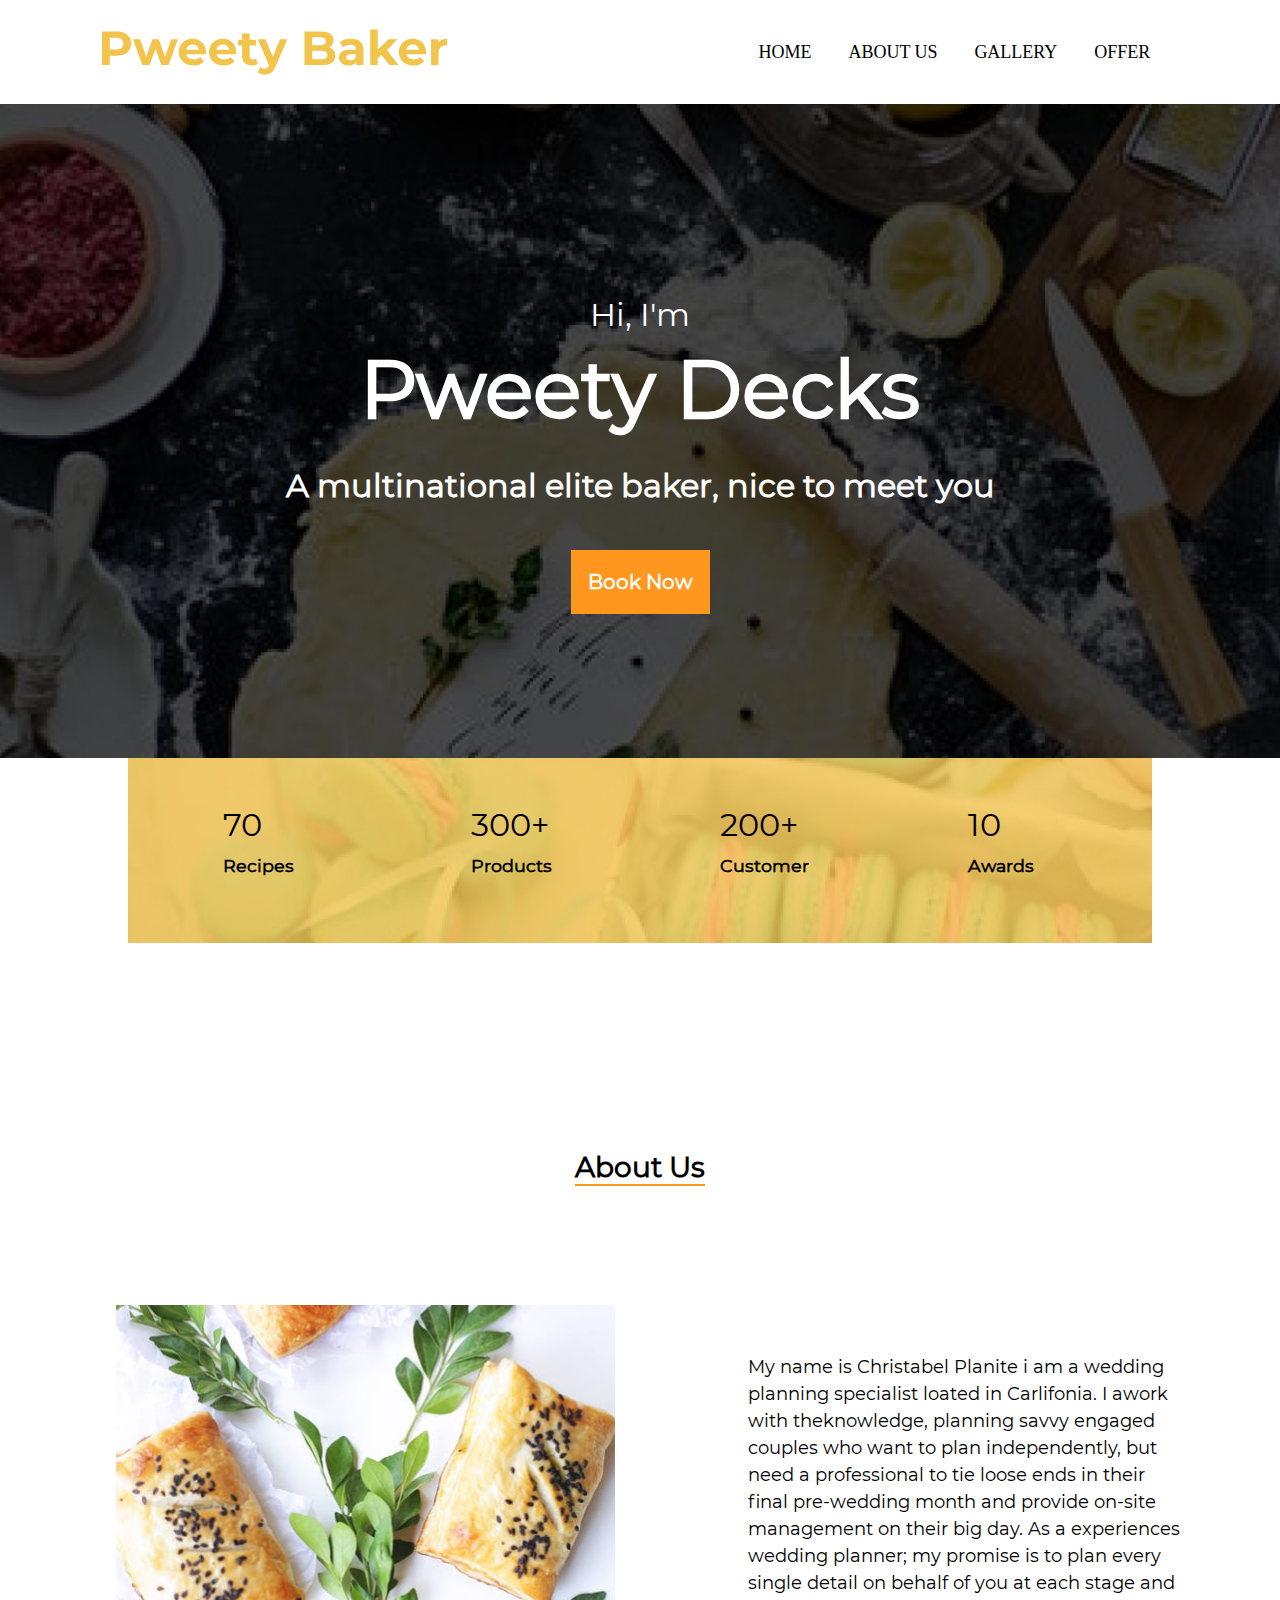
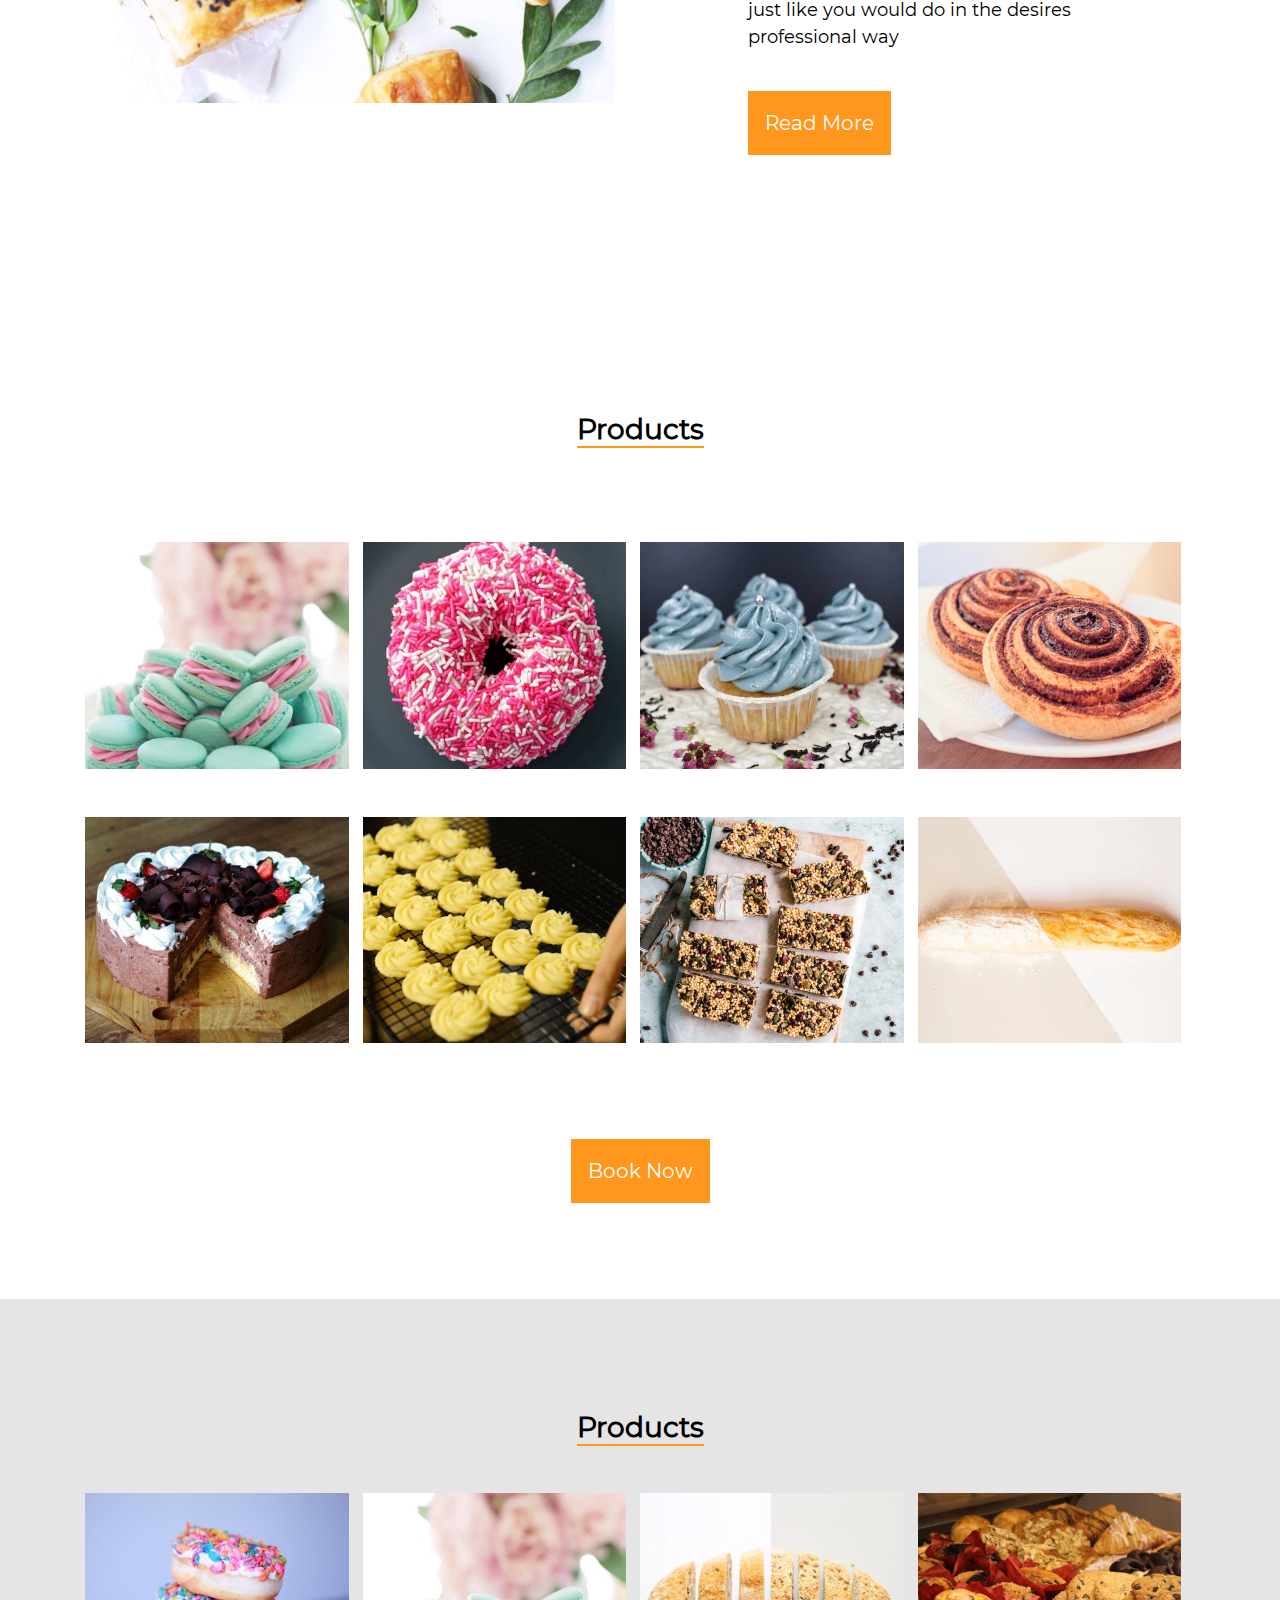
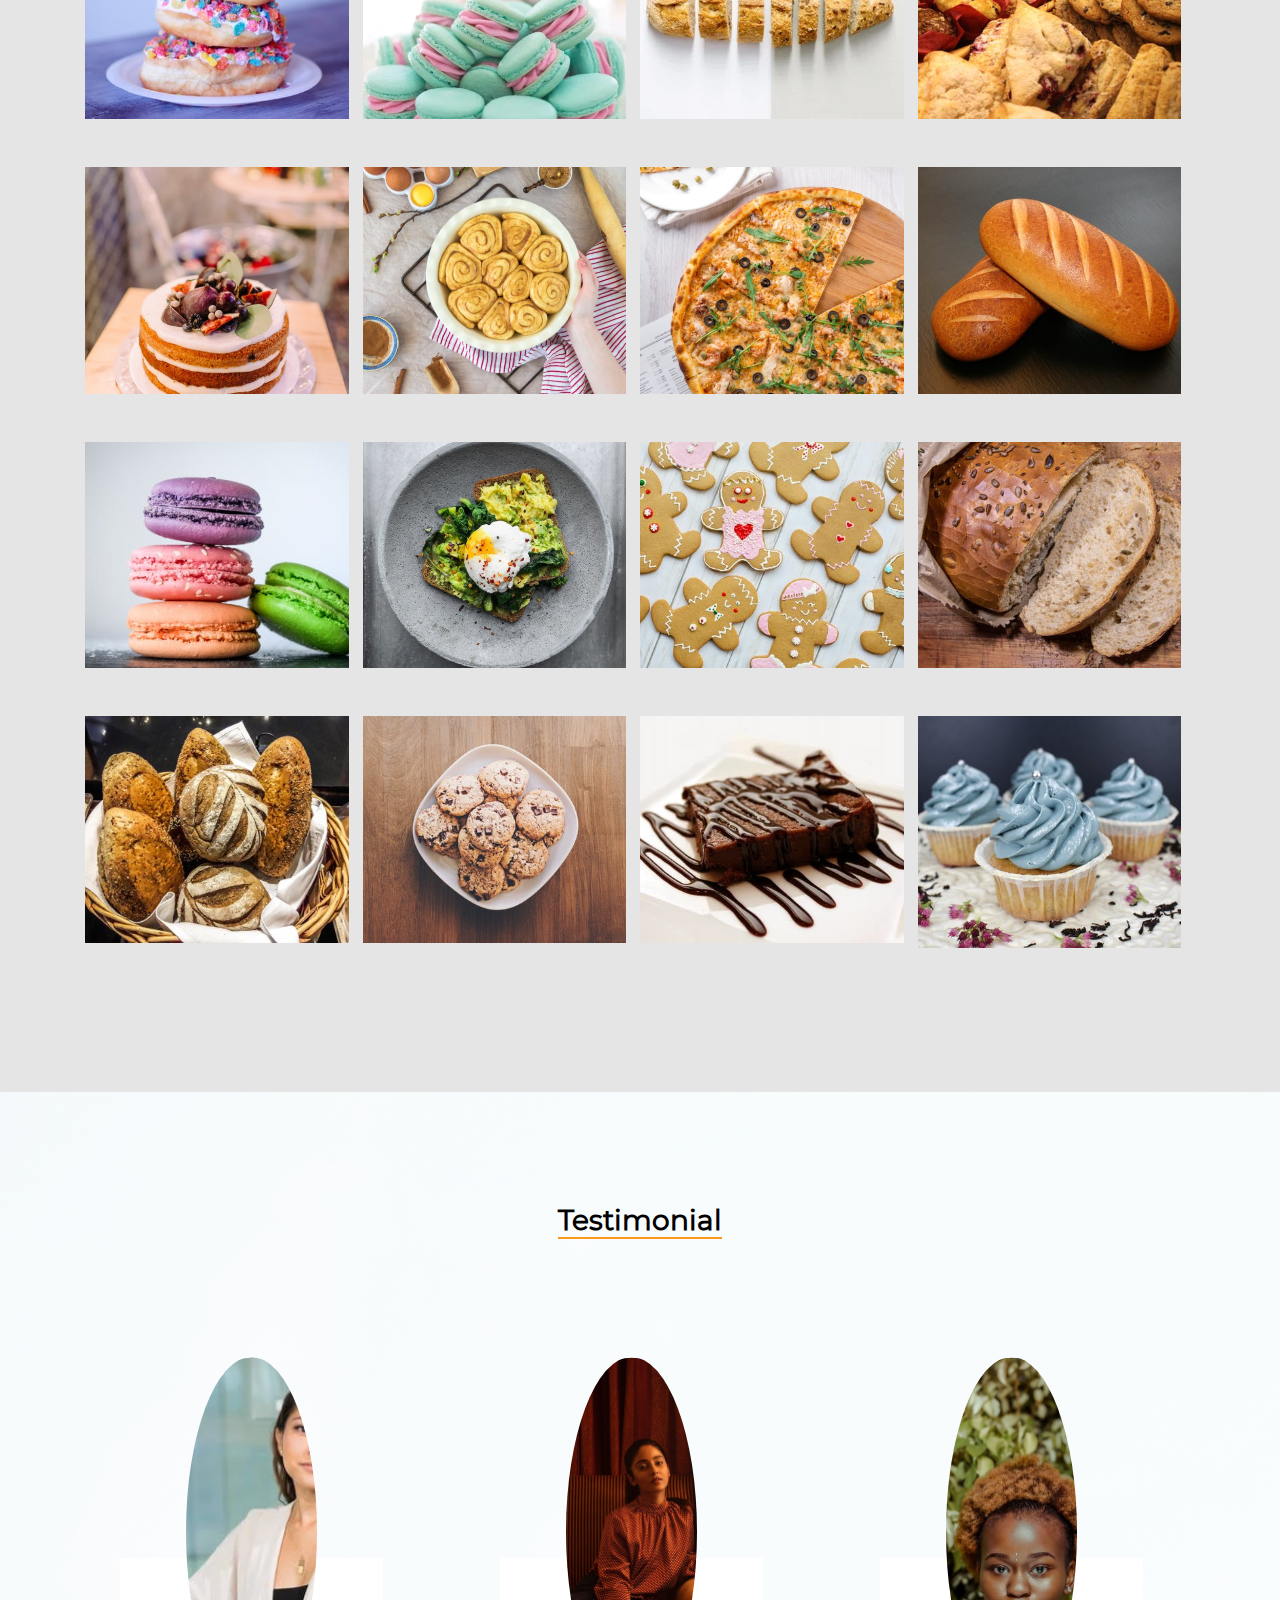
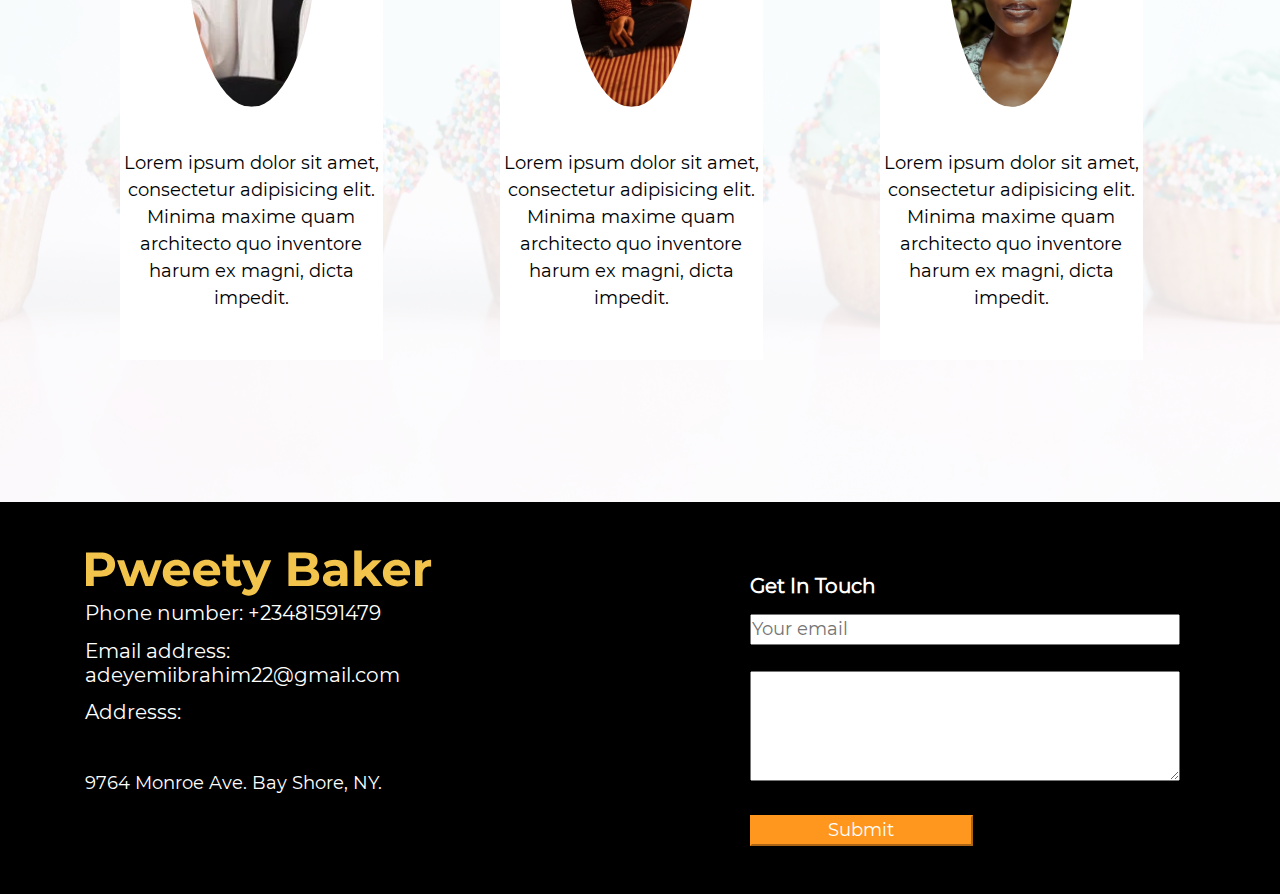
==== index.html @ 3cbb1ea6 "first draft" ====
<!DOCTYPE html>
<html>

<head>
  <meta charset="UTF-8">

  <meta name="description" content="At Hotel Majestic we ensure that your comfort is guaranteed with our state of the art infrastructures and workers made to suit you.">

  <meta name="keywords" content="Hotel Majestic, HotelMajestic, Hotel">

  <meta name="viewport" content="width=device-width, initial-scale=1.0">
  <meta http-equiv="X-UA-Compatible" content="ie=edge">


  <!-- Google Fonts -->
  <link href="https://fonts.googleapis.com/css2?family=Playfair+Display:wght@400;500;600;700&family=Source+Sans+Pro:wght@200;300;400&display=swap" rel="stylesheet">

  <!-- Bootstrap Style Sheets -->
  <link rel="stylesheet" href="asset/css/bootstrap.min.css">

  <!-- Custom CSS -->
  <link rel="stylesheet" href="asset/css/style.css">

  <!-- Font Awesome -->
  <script src="asset/css/all.min.css" crossorigin="anonymous"></script>

  <title>Hotel</title>
</head>

<body>
  <!-- Section - Hero -->
  <section>
    <!-- Header -->
    <header>
      <!-- Nav -->
      <div id="navbar" class="container py-3">
          <nav class="navbar navbar-expand-lg navbar-dark"><!--Navigation-->
            <a class="navbar-brand  w-50 w-md-100" href="#">
              <img src="asset/img/pweetyLogo.svg" alt="Pweety baker" class="img-fluid">
            </a>
        
            <button class="navbar-toggler bg-warning p-1" type="button" data-toggle="collapse" data-target="#navbarNav"
              aria-controls="navbarNav" aria-expanded="false" aria-label="Toggle navigation">
              <span class="navbar-toggler-icon"></span>
            </button>
        
            <div class="collapse navbar-collapse text-dark" id="navbarNav">
              <ul class="navbar-nav ml-auto text-dark">
                <li class="nav-item">
                  <a class="nav-link smooth-scroll" href="index.html">HOME <span class="sr-only">(current)</span></a>
                </li>
                <li class="nav-item">
                  <a class="nav-link smooth-scroll" href="rooms.html">ABOUT US</a>
                </li>
                <li class="nav-item">
                  <a class="nav-link smooth-scroll" href="facilities.html">GALLERY</a>
                </li>
                <li class="nav-item">
                  <a class="nav-link smooth-scroll" href="contact.html">OFFER</a>
                </li>
                </li>
              </ul>
            </div>
          </nav><!--Navigation--></div> <!-- #navbar -->

        <div id="hero" class="hero-bg">
          <div class="container-fluid py-5 px-5">

            <div class="hero-content mt-5 py-5 d-flex font-weight-bold">
              <div class="hero-desc text-white py-5 text-center">
                <h2> Hi, I'm</h2>
                <h1 class="mb-4 text-center">Pweety Decks</h1>
                <p>
                  A multinational elite baker, nice to meet you
                </p>
                <a href="#" class="btn btn-primary btn-lg mt-4 p-3 text-center"> Book Now </a>
              </div>
            </div>
          </div> <!-- .overlay -->
        </div> <!-- .hero-bg -->
      
        <div class="container count py-5 bold">
        
          <div class="stat">
            <h2>70</h2>
            <p>Recipes</p>
          </div>
        
        
          <div class="stat">
            <h2>300+</h2>
            <p>Products</p>
          </div>
        
        
          <div class="stat">
            <h2>200+</h2>
            <p>Customer</p>
          </div>
        
        
          <div class="stat">
            <h2>10</h2>
            <p>Awards</p>
          </div>
        
        </div>

    </header>
  </section>


  <!-- Section - About Us -->
  <section id="about-us" class="my-5">
    <h3 class="text-center pt-7"><span class="abtText">About Us</span></h3>
    <div class="about-container container pt-7 mx-3 row d-flex align-items-center mx-auto">
      <div class="wrapper col-md-6"><div class="about-img mx-auto"><img src="asset/img/newAbtLg.svg" class="ml-3 img-fluid icon" width="95%" alt="...">
      </div></div>
      <div class="about offset-1 col-md-5">
        <p><b></b>My name is Christabel Planite</b> i am a wedding planning specialist loated in Carlifonia. I awork with theknowledge,
        planning savvy engaged couples who want to plan independently, but need a professional to tie loose ends in their final
        pre-wedding month and provide on-site management on their big day.
        As a experiences wedding planner; my promise is to plan every single detail on behalf of you at each stage and just like
        you would do in the desires professional way</p>
        <a href="#" class="btn btn-primary btn-lg mt-4 p-3"> Read More </i></a>
      </div>
    </div>
  </section><!-- Section - About Us -->

<!-- Products -->
<section class="container my-5">
  <h3 class="my-5 text-center pt-7"><span class="abtText">Products</span></h3>
  <div class="d-flex pt-5 flex-lg-row my-5 justify-content-between flex-wrap flex-md-nowrap">

    <div class="products w-50 w-md-100">

      <img src="asset/img/mac.svg" class="mr-3 img-fluid icon" width="95%" alt="..."></span>
    
    </div>
    <div class="products w-50 w-md-10">
    
      <img src="asset/img/do.svg" class="mr-3 img-fluid icon" width="95%" alt="..."></span>
    
    </div>
    <div class="products w-50 w-md-10">
    
      <img src="asset/img/cup.svg" class="mr-3 img-fluid icon" width="95%" alt="..."></span>
    
    </div>
    <div class="products w-50 w-md-10">
    
      <img src="asset/img/cinna.svg" class="mr-3 img-fluid icon" width="95%" alt="..."></span>
    
    </div>
  </div>
  <div class="d-flex  flex-lg-row my-5 justify-content-between flex-wrap flex-md-nowrap">
  
    <div class="products w-50 w-md-10">
  
      <img src="asset/img/ches.svg" class="mr-3 img-fluid icon" width="95%" alt="..."></span>
  
    </div>
    <div class="products w-50 w-md-10">
  
      <img src="asset/img/cook.svg" class="mr-3 img-fluid icon" width="95%" alt="..."></span>
  
    </div>
    <div class="products w-50 w-md-10">
  
      <img src="asset/img/bars.svg" class="mr-3 img-fluid icon" width="95%" alt="..."></span>
  
    </div>
    <div class="products w-50 w-md-10">
  
      <img src="asset/img/bag.svg" class="mr-3 img-fluid icon" width="95%" alt="..."></span>
  
    </div>
  </div>
  <div class="row align-items-center">
    <a href="#" class="my-5 btn btn-primary btn-lg mt-4 text-center mx-auto p-3"> Book Now </a></div>
</section>
<!---Products-->



  
  <section id="serve" class="container-fluid mt-5">
    <div class="container provid  my-auto pb-5">
    <h3 class="my-5 pt-7 text-center"><span class="abtText">Products</span></h3>
    <div class="d-flex  flex-lg-row my-5 justify-content-between flex-wrap flex-md-nowrap">
    
      <div class="products w-50 w-md-10">
    
        <img src="asset/img/1.svg" class="mr-3 img-fluid icon" width="95%" alt="..."></span>
    
      </div>
      <div class="products w-50 w-md-10">
    
        <img src="asset/img/2.svg" class="mr-3 img-fluid icon" width="95%" alt="..."></span>
    
      </div>
      <div class="products w-50 w-md-10">
    
        <img src="asset/img/3.svg" class="mr-3 img-fluid icon" width="95%" alt="..."></span>
    
      </div>
      <div class="products w-50 w-md-10">
    
        <img src="asset/img/4.svg" class="mr-3 img-fluid icon" width="95%" alt="..."></span>
    
      </div>
    </div>

    <div class="d-flex  flex-lg-row my-5 justify-content-between flex-wrap flex-md-nowrap">
    
      <div class="products w-50 w-md-10">
    
        <img src="asset/img/5.svg" class="mr-3 img-fluid icon" width="95%" alt="..."></span>
    
      </div>
      <div class="products w-50 w-md-10">
    
        <img src="asset/img/6.svg" class="mr-3 img-fluid icon" width="95%" alt="..."></span>
    
      </div>
      <div class="products w-50 w-md-10">
    
        <img src="asset/img/7.svg" class="mr-3 img-fluid icon" width="95%" alt="..."></span>
    
      </div>
      <div class="products w-50 w-md-10">
    
        <img src="asset/img/8.svg" class="mr-3 img-fluid icon" width="95%" alt="..."></span>
    
      </div>
    </div>

    <div class="d-flex  flex-lg-row my-5 justify-content-between flex-wrap flex-md-nowrap">
    
      <div class="products w-50 w-md-10">
    
        <img src="asset/img/9.svg" class="mr-3 img-fluid icon" width="95%" alt="..."></span>
    
      </div>
      <div class="products w-50 w-md-10">
    
        <img src="asset/img/10.svg" class="mr-3 img-fluid icon" width="95%" alt="..."></span>
    
      </div>
      <div class="products w-50 w-md-10">
    
        <img src="asset/img/11.svg" class="mr-3 img-fluid icon" width="95%" alt="..."></span>
    
      </div>
      <div class="products w-50 w-md-10">
    
        <img src="asset/img/12.svg" class="mr-3 img-fluid icon" width="95%" alt="..."></span>
    
      </div>
    </div>

    <div class="d-flex flex-lg-row my-5 justify-content-between flex-wrap flex-md-nowrap">
    
      <div class="products w-50 w-md-10">
    
        <img src="asset/img/13.svg" class="mr-3 img-fluid icon" width="95%" alt="..."></span>
    
      </div>
      <div class="products w-50 w-md-10">
    
        <img src="asset/img/14.svg" class="mr-3 img-fluid icon" width="95%" alt="..."></span>
    
      </div>
      <div class="products w-50 w-md-10">
    
        <img src="asset/img/15.svg" class="mr-3 img-fluid icon" width="95%" alt="..."></span>
    
      </div>
      <div class="products w-50 w-md-10">
    
        <img src="asset/img/16.svg" class="mr-3 img-fluid icon" width="95%" alt="..."></span>
    
      </div>
    </div>
    <div class="w-25 pb-5 mx-auto text-white text-center d-flex justify-content-between">
    
      
      <a href="#" class="text-warning"><span class="fas fa-circle fa-sm"></span></a>
      <a href="#" class="text-secondary"><span class="fas fa-circle fa-sm"></span></a>
      <a href="#" class="text-secondary"><span class="fas fa-circle fa-sm"></span></a>
      
    </div>
    </div>
  </section><!---Products-->
  

  <!-- Section - Facilities -->
  <section id="facilities">
    <div class="container-fluid">
      <div class="text-center pt-7 mb-5">
        <h3 class="mb-5"><span class="abtText">Testimonial</span></h3>
      </div>
      <div class="container mx-auto fac">
        <div class="row mt-15">
        <div class="col-md-4 sm-b">
          <div class="facilities-card bg-white align-items-center mal w-75 w-md-100">
            <div class="rounded-circle peeps w-100 d-flex justify-content-center">
              <img src="asset/img/chan.svg" class="card-img-top w-50 rounded-circle img-fluid" alt="Ladies Spa">
            </div>
            <div class="pad">
              <p class="pb-5 text-center" > Lorem ipsum dolor sit amet, consectetur adipisicing elit. Minima maxime quam architecto quo inventore harum ex magni,
              dicta impedit.</p>
            </div>
          </div>
        </div>
        <div class="col-md-4 sm-b">
          <div class="facilities-card bg-white align-items-center mal w-75 w-md-100">
            <div class="rounded-circle peeps w-100 d-flex justify-content-center">
              <img src="asset/img/nomad.svg" class="card-img-top w-50 rounded-circle img-fluid" alt="Ladies Spa">
            </div>
            <div class="pad">
              <p class="pb-5 text-center"> Lorem ipsum dolor sit amet, consectetur adipisicing elit. Minima maxime quam architecto quo inventore harum ex
                magni,
                dicta impedit.</p>
            </div>
          </div>
        </div>
        <div class="col-md-4 sm-b">
          <div class="facilities-card bg-white align-items-center mal w-75 w-md-100">
            <div class="rounded-circle peeps w-100 d-flex justify-content-center">
              <img src="asset/img/bla.svg" class="card-img-top w-50 rounded-circle img-fluid" alt="Ladies Spa">
            </div>
            <div class="pad">
              <p class="pb-5 text-center"> Lorem ipsum dolor sit amet, consectetur adipisicing elit. Minima maxime quam architecto quo inventore harum ex
                magni,
                dicta impedit.</p>
            </div>
          </div>
        </div>
        </div>
      </div>
      <div class="w-25 mx-auto text-white mb-5 text-center d-flex justify-content-between">
      
      
        <a href="#" class="text-warning"><span class="fas fa-circle fa-sm"></span></a>
        <a href="#" class="text-secondary"><span class="fas fa-circle fa-sm"></span></a>
        <a href="#" class="text-secondary"><span class="fas fa-circle fa-sm"></span></a>
      
      </div>
    </div>

    <!-- Book Now -->

  </section>

  <!-- Footer -->
<!-- <footer id="footer" class="conatainer-fluid">
    <div class="mx-5">
        <img src="asset/img/Planite.svg" alt="#">
    </div>
    <ul class="mx-5">
        <li><a href="index.html">HOME</a></li>
        <li><a  href="contact.html">CONTACT</a></li>
        <li><a href="#">COOKIES POLICY</a></li>
        <li><a href="#">LEGAL TERM</a></li>
    </ul>
  </footer>*/-->

  <footer id="footer2" class="container-fluid p-5">
    <div class="container">
    <div class="row">
    <div class="col-12 col-md-5 d-flex flex-column justify-content-between align-items-start">
      <img src="asset/img/pweetyLogo.svg" alt="#">
   
      <h5>Phone number: +23481591479 </h5>
      <h5>Email address: adeyemiibrahim22@gmail.com </h5>
      <h5>Addresss:</h5><br>
      <span>9764 Monroe Ave. Bay Shore, NY.</span>
      <ul class="d-flex justify-content-center">
        <li><a href="#"><i class="fab fa-facebook fa-lg"></i></a></li>
        <li><a href="#"><i class="fab fa-twitter fa-lg"></i></a></li>
        <li><a href="#"><i class="fas fa-basketball-ball fa-lg"></i></a></li>
        <li><a href="#"><i class="fab fa-behance fa-lg"></i></a></li>
        <li><a href="#"><i class="fab fa-instagram fa-lg"></i></a></li>
      </ul>
  </div>
    
  <div class="col-12 offset-md-2 col-md-5 mt-4">
      <h5 class="mb-3 font-weight-bold "> Get In Touch </h5>
      <div id="formDiv">
        <form action="" role="form" id="registrationForm">
      
          <div class="formInput col-12 pl-0">
      
            <input type="email" name="email" id="email" class="w-100" placeholder="Your email">
            <p class="feedback"></p>
          </div>
      
          <div class="formInput col-12 pl-0">
      
            <textarea name="message" id="message" rows="4" class="w-100" placeholder="Write a message">
                      </textarea>
            <p class="feedback"></p>
          </div>
      
      
          <button type="submit" id='submitBtn' class="col-6 btn-primary">Submit</button>
      
        </form>
      </div>
      </div>
  </footer>


  <!-- Bootstrap Scripts -->
  <script src="asset/js/jquery-3.5.1.min.js"></script>
  <script></script>
  <script src="asset/js/bootstrap.min.js"></script>

  <!-- Custom JS -->
  <script src="asset/js/custom.js"></script>
</body>

</html>
---- asset/css/style.css ----
@font-face{
	font-family: "Montserrat";
	src: url('fonts/Montserrat-Regular.ttf') format('truetype'); 
}

:root {
  --primary-color: #FF971E;
  /* --secondary-color: ;
  --light-color: ; */
  --dark-color: #ffffff;
  --light-dark-color: #000000;
}

* {
  padding:0;
  box-sizing: border-box;
}

body {
  font-family: 'Montserrat';;
  font-style: normal;
  font-weight: normal;
  font-size: 18px;
  color: var(--light-dark-color);
  background: white;
  min-height: 100%;
}

h1, h2, h3, h4, h5, h6 {
  font-family: 'Montserrat';
}
h3 {
  font-weight: bolder;
}

/* Nav Section */

a {
  text-decoration: none;
  cursor: pointer;
}

/* Utilities */

.overlay {
  background: rgba(0, 0, 0, 0.3);
}

.btn {
  border-radius: 0;
}

.btn-primary, .btn-primary:hover {
  background-color: var(--primary-color);
  border-color: var(--primary-color);
}

.btn-primary:hover {
  opacity: 0.8;
}

.dark-gray {
  background: var(--dark-color);
}

.light-gray {
  background: var(--light-dark-color);
}

.mt-7 {
  margin-top: 5rem;
}

/* Navigation bar*/
.navbar-dark .navbar-nav .nav-link {
  color: black;
}
.nav-item {
  margin-right: 1.3rem;
  color: black;
}

.navbar-dark .navbar-nav .nav-link:hover {
  color: black;
  border-bottom: 2px solid var(--primary-color);

}

.navbar ul li a{
  font-family: 'Monteserrat', serif;
}


/* Section - Hero */

#hero {
  background: url('../img/pweetyImg.jpg') no-repeat center center/cover;
  background-attachment: fixed;
  min-height: 550px;
}

#hero .overlay {
  height: 80vh;
  min-height: 550px;
}

#hero .hero-content {
  min-height: 70%;
  width: 100%;
  align-items: center;
}
.hero-desc {
  margin: 0 auto;
}

.hero-desc h1 {
 font-size: 5rem;
 font-weight: bolder;
}
.hero-desc {
  font-size: 2rem;
}
.hero-desc a {
  font-weight: bolder;
}
/***Counter**/

.count {
	display: flex;
  flex-flow: row wrap;
  background-image: url('../img/count.jpg');
	justify-content: space-around;
	align-items: center;
 	font-size: 10rem;
  color: black;
 	width: 80%;
   margin: 0 auto;
   font-weight: bolder;
}
.stat{
	flex:1;
	margin-left: 8%;
}
.stat p {
	font-size: 1.1rem;
}

/*********?


/* Section - About Us */
.wrapper {
  width: 100;
}

#about-us {
  background: var(--dark-color);
  padding: 3rem 2rem;
}

.abtText {
  border-bottom: 2px solid var(--primary-color);
}

#about-us .about-container,
#rooms-suites .rooms-container {
  height: 100%;
}

#about-us .about-img {
  height: 500px;
 /* background: url('../img/newAbtLg.svg') no-repeat center center/cover;*/
  background-color: white;
  width: 100%;
  z-index: 11;
  position:relative;
}
/* Section - About Us */

/********* services *********/
#serve {
 background-image: url('../img/serve.jpg');
 min-height: 506px;
 background-color: #E5E5E5;

}
.mt-15 {
  margin-top: 20rem;
}
.pt-7 {
  padding-top: 7rem!important;
}
.provid {
  margin-top: 10rem;
}
.vice {
  padding-top: 4rem;
}

.fac {
  min-height: 28rem;
}

#facilities {
  padding-bottom: 3rem;
  background-image: url('../img/testSvg.svg');
  
}
.facilities-card {
  position: relative;
  
}
.mal {
  margin-left: 10%;
}
.mab {
  margin-right: 10%;
}
.pad {
min-height: 20rem;
padding-top: 12rem!important;
}

.facilities-card img {
  height: 350px;
  object-fit: cover;
  margin: 0 auto;

}
.peeps {
  position: absolute;
  top: -50%;
  margin: 0 auto;
}
/*
#book-now {
  width: 80%;
}*/

/* Section - Footer */

#footer2{
  display: flex;
  justify-content: space-between;
  width: 100%;
  margin: 0;
  margin-bottom: 0em;
  background-color: var(--light-dark-color);
  color: white;
}

#footer2 p{
  margin-top: 26px;
  font-family: 'Monteserrat', serif;
  font-size: 26px;
  color: #F0F0F0;
  text-align: center;
  height: 100%;
}

#footer2 ul{
  display: flex;
  align-items: center;
  list-style: none;
  /* margin-top: 29px; */
}

#footer2 ul a{
  justify-content: space-between;
  font-family: 'Monteserrat', serif;
  color: rgba(255, 255, 255, 0.903504);
  font-size: 16px;
  padding: 0.75rem;
  margin: 18px 4px;
}

#footer2 ul li a:last-of-type{
  padding-right: 0;
}

/* ===================================================================================
                              Facilities Page 
=================================================================================== */

/* Facilities page */



/* Facilities intro section */

/*Utility class*/
.mt-10 {
  margin-top: 7rem;
}

.mt-6 {
  margin-top: 4rem;
}


/* Facilities image-gallery */


/* ===================================================================================
                              Responsiveness 
=================================================================================== */

@media(max-width: 768px) {
  html {
  margin-bottom: 0!important;
 }

 .sm-b {
   margin-bottom: 14rem;
 }

 #hero {
   background-color: white;
 }


  #hero .hero-content {
    width: 100%;
    text-align: center;
  }
.count {
  margin-top: -5rem;
}
  .about-img,
  .rooms-img {
    margin-top: 4rem;
  }
  #about-us .about-img {
  height: 350px;
 /* background: url('../img/newAbtLg.svg') no-repeat center center/cover; */
  background-color: none;
  width: 100%;
  z-index: 11;
  position:relative;
}

  .facility-wrap .col-md-4 {
    margin-bottom: 2rem;
  }

  #book-now {
    width: 100%;
    text-align: center;
    flex-direction: column;
  }

  footer nav .navbar-brand {
    margin-bottom: 2rem;
  }

  footer div div:last-child, footer nav {
    margin-left: 0;
    text-align: center;
  }

  .social-media a:first-child {
    padding-left: 0;
  }

  
  #footer2 p{
    font-size: 15px;
    margin-top: 30px;
  }
}
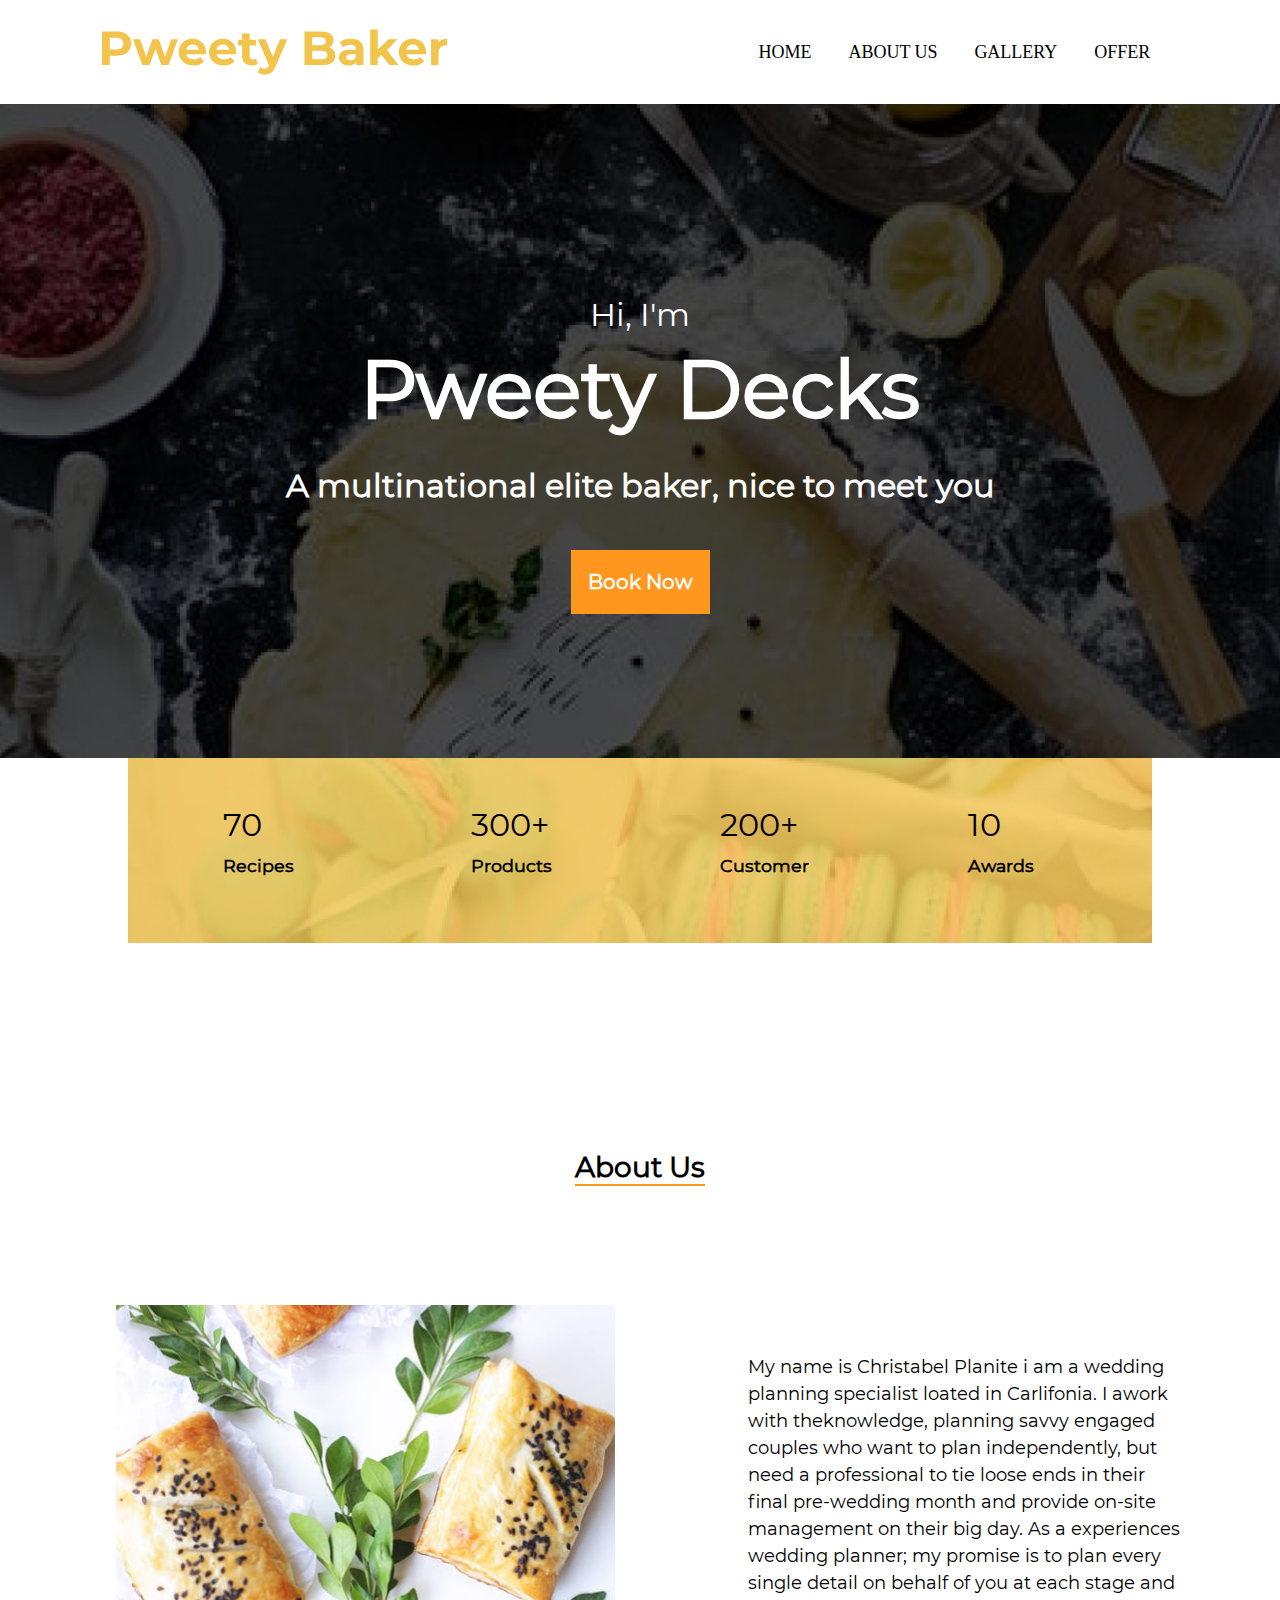
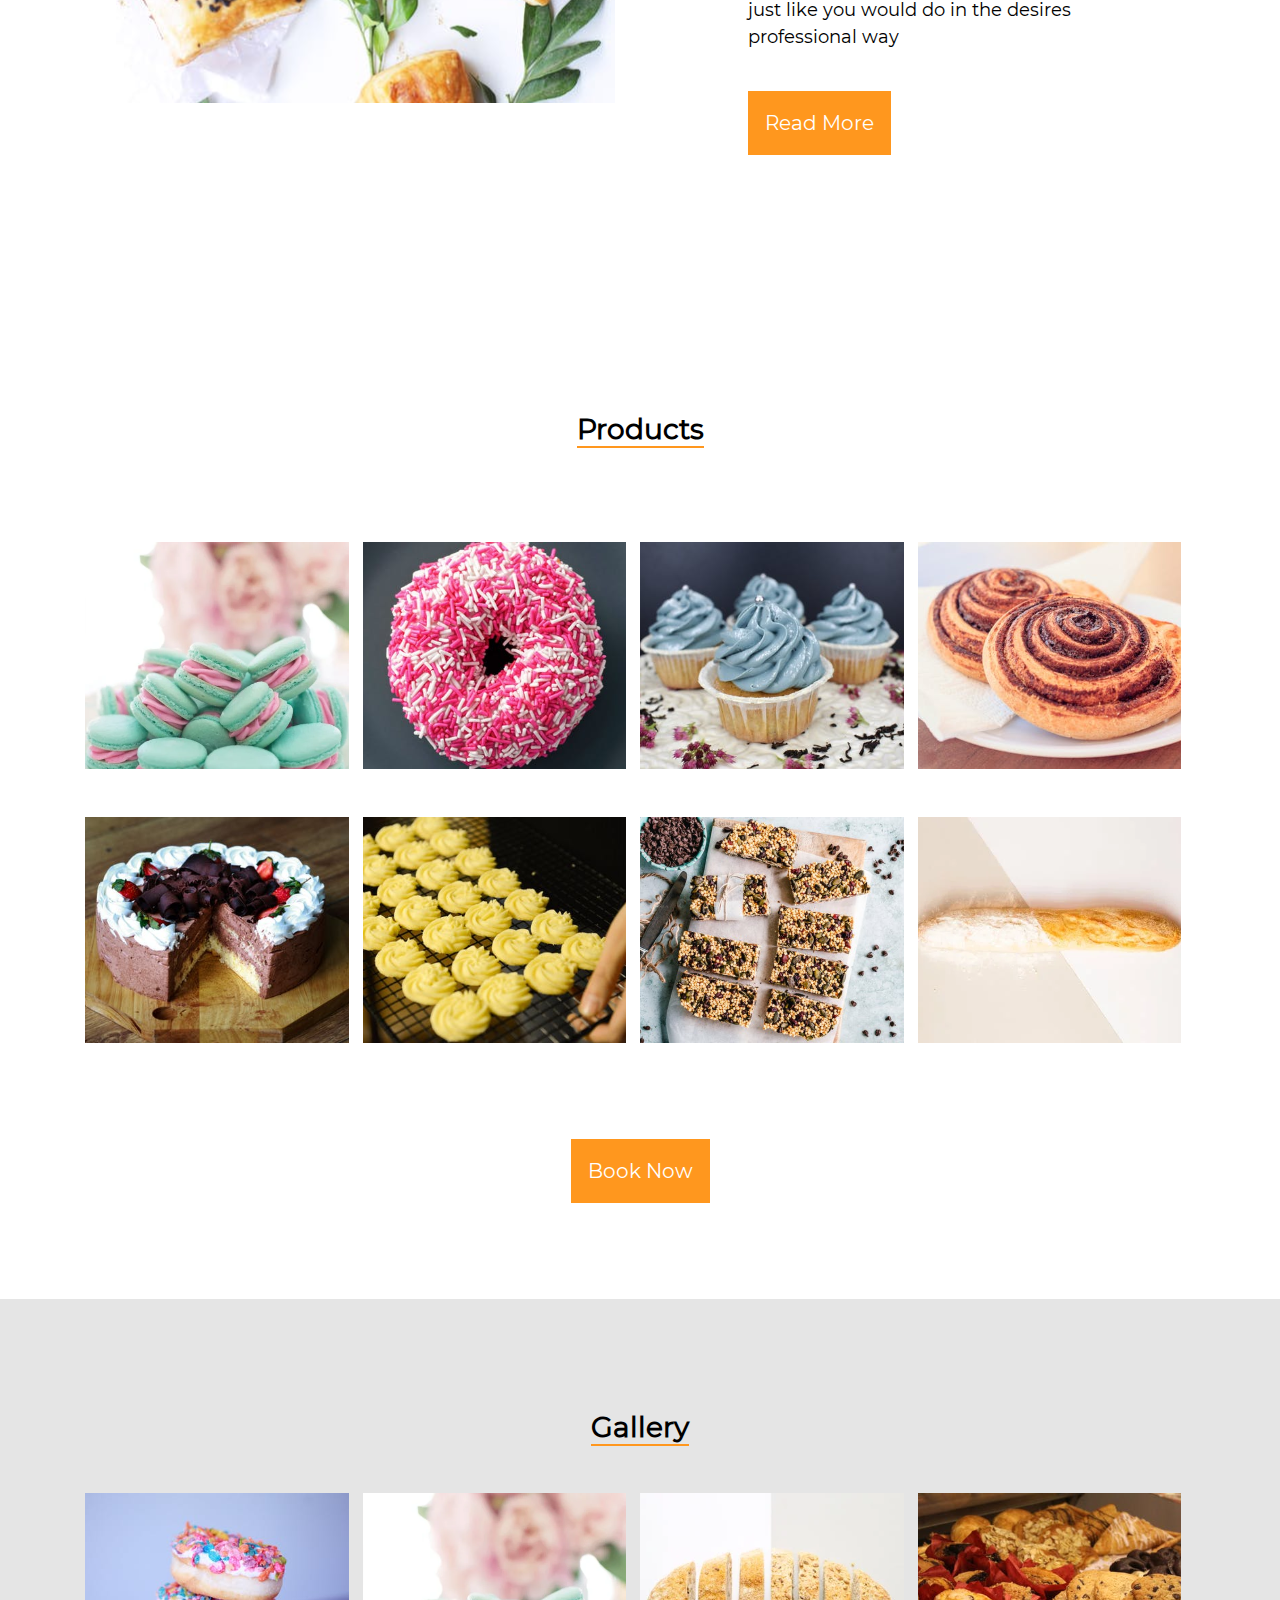
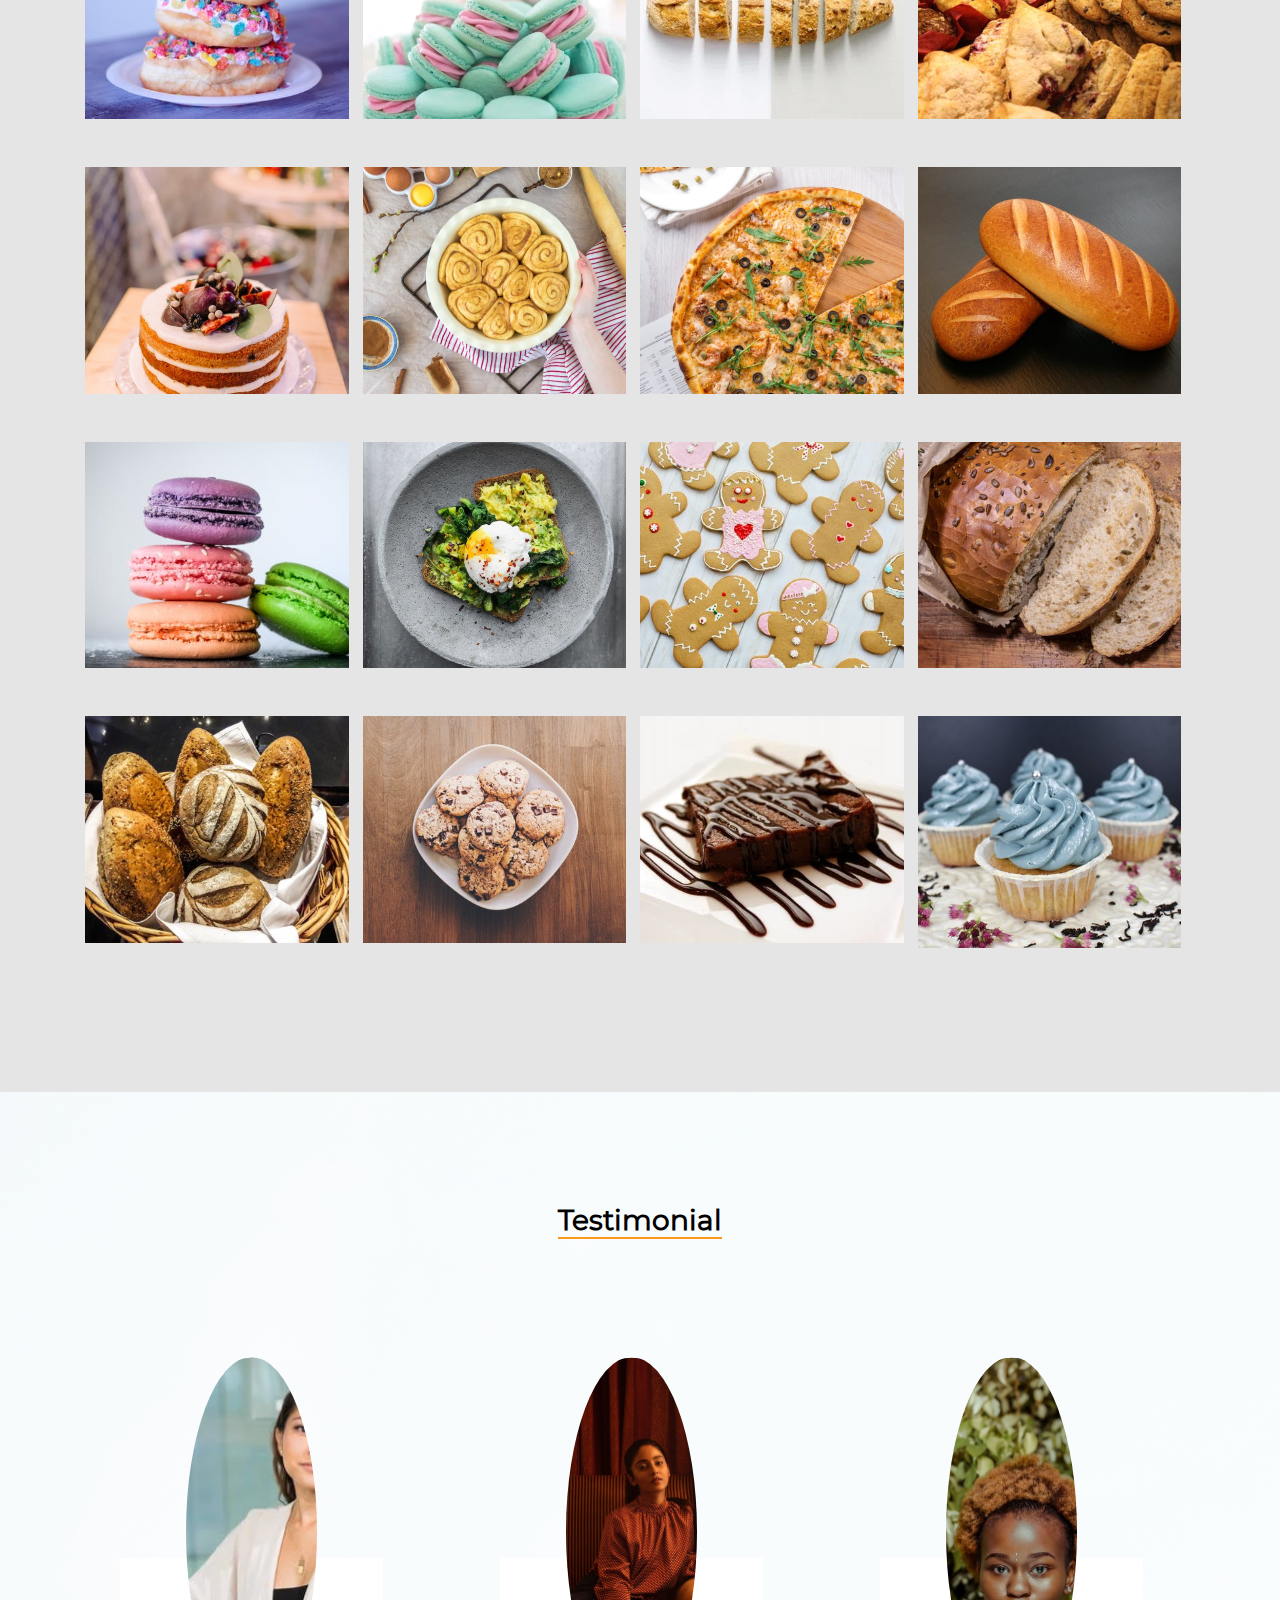
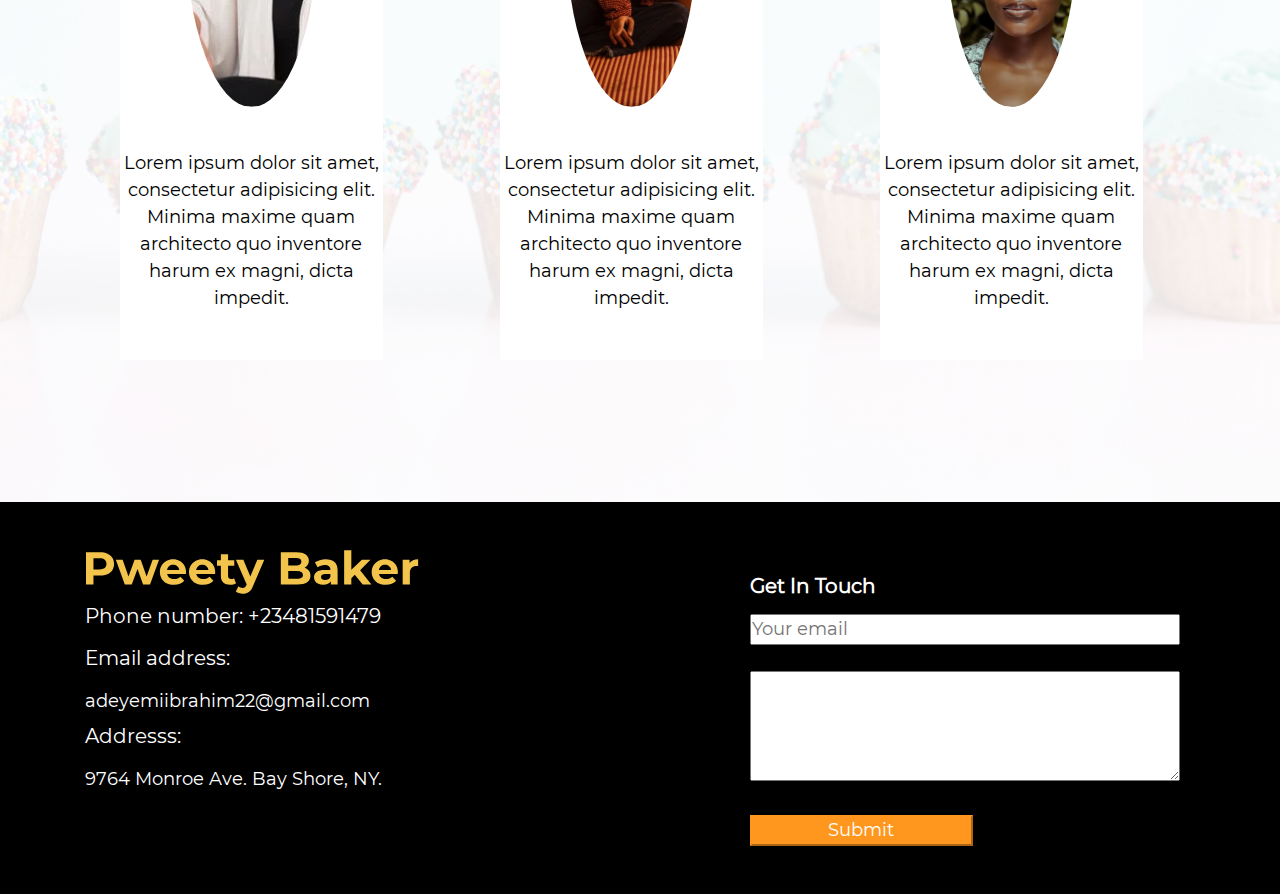
==== commit 510251fb: "adjust" ====
--- a/index.html
+++ b/index.html
@@ -47,16 +47,16 @@
             <div class="collapse navbar-collapse text-dark" id="navbarNav">
               <ul class="navbar-nav ml-auto text-dark">
                 <li class="nav-item">
-                  <a class="nav-link smooth-scroll" href="index.html">HOME <span class="sr-only">(current)</span></a>
+                  <a class="nav-link smooth-scroll" href="#hero">HOME <span class="sr-only">(current)</span></a>
                 </li>
                 <li class="nav-item">
-                  <a class="nav-link smooth-scroll" href="rooms.html">ABOUT US</a>
+                  <a class="nav-link smooth-scroll" href="#about-us">ABOUT US</a>
                 </li>
                 <li class="nav-item">
-                  <a class="nav-link smooth-scroll" href="facilities.html">GALLERY</a>
+                  <a class="nav-link smooth-scroll" href="#serve">GALLERY</a>
                 </li>
                 <li class="nav-item">
-                  <a class="nav-link smooth-scroll" href="contact.html">OFFER</a>
+                  <a class="nav-link smooth-scroll" href="#footer2">OFFER</a>
                 </li>
                 </li>
               </ul>
@@ -186,7 +186,7 @@
   
   <section id="serve" class="container-fluid mt-5">
     <div class="container provid  my-auto pb-5">
-    <h3 class="my-5 pt-7 text-center"><span class="abtText">Products</span></h3>
+    <h3 class="my-5 pt-7 text-center"><span class="abtText">Gallery</span></h3>
     <div class="d-flex  flex-lg-row my-5 justify-content-between flex-wrap flex-md-nowrap">
     
       <div class="products w-50 w-md-10">
@@ -370,11 +370,12 @@
     <div class="container">
     <div class="row">
     <div class="col-12 col-md-5 d-flex flex-column justify-content-between align-items-start">
-      <img src="asset/img/pweetyLogo.svg" alt="#">
+      <img src="asset/img/pweetyLogo.svg" class="w-75 w-md-100" alt="CompanyLogo">
    
       <h5>Phone number: +23481591479 </h5>
-      <h5>Email address: adeyemiibrahim22@gmail.com </h5>
-      <h5>Addresss:</h5><br>
+      <h5>Email address:</h5>
+      <span>adeyemiibrahim22@gmail.com</span> 
+      <h5>Addresss:</h5>
       <span>9764 Monroe Ave. Bay Shore, NY.</span>
       <ul class="d-flex justify-content-center">
         <li><a href="#"><i class="fab fa-facebook fa-lg"></i></a></li>
@@ -387,7 +388,7 @@
     
   <div class="col-12 offset-md-2 col-md-5 mt-4">
       <h5 class="mb-3 font-weight-bold "> Get In Touch </h5>
-      <div id="formDiv">
+      <div id="formDiv d-flex justify-content-between align-items-start">
         <form action="" role="form" id="registrationForm">
       
           <div class="formInput col-12 pl-0">
@@ -402,11 +403,8 @@
                       </textarea>
             <p class="feedback"></p>
           </div>
-      
-      
-          <button type="submit" id='submitBtn' class="col-6 btn-primary">Submit</button>
-      
         </form>
+        <div class="d-flex justiy-content-start"><button type="submit" id='submitBtn' class="col-6 btn-primary ml-0">Submit</button></div>
       </div>
       </div>
   </footer>
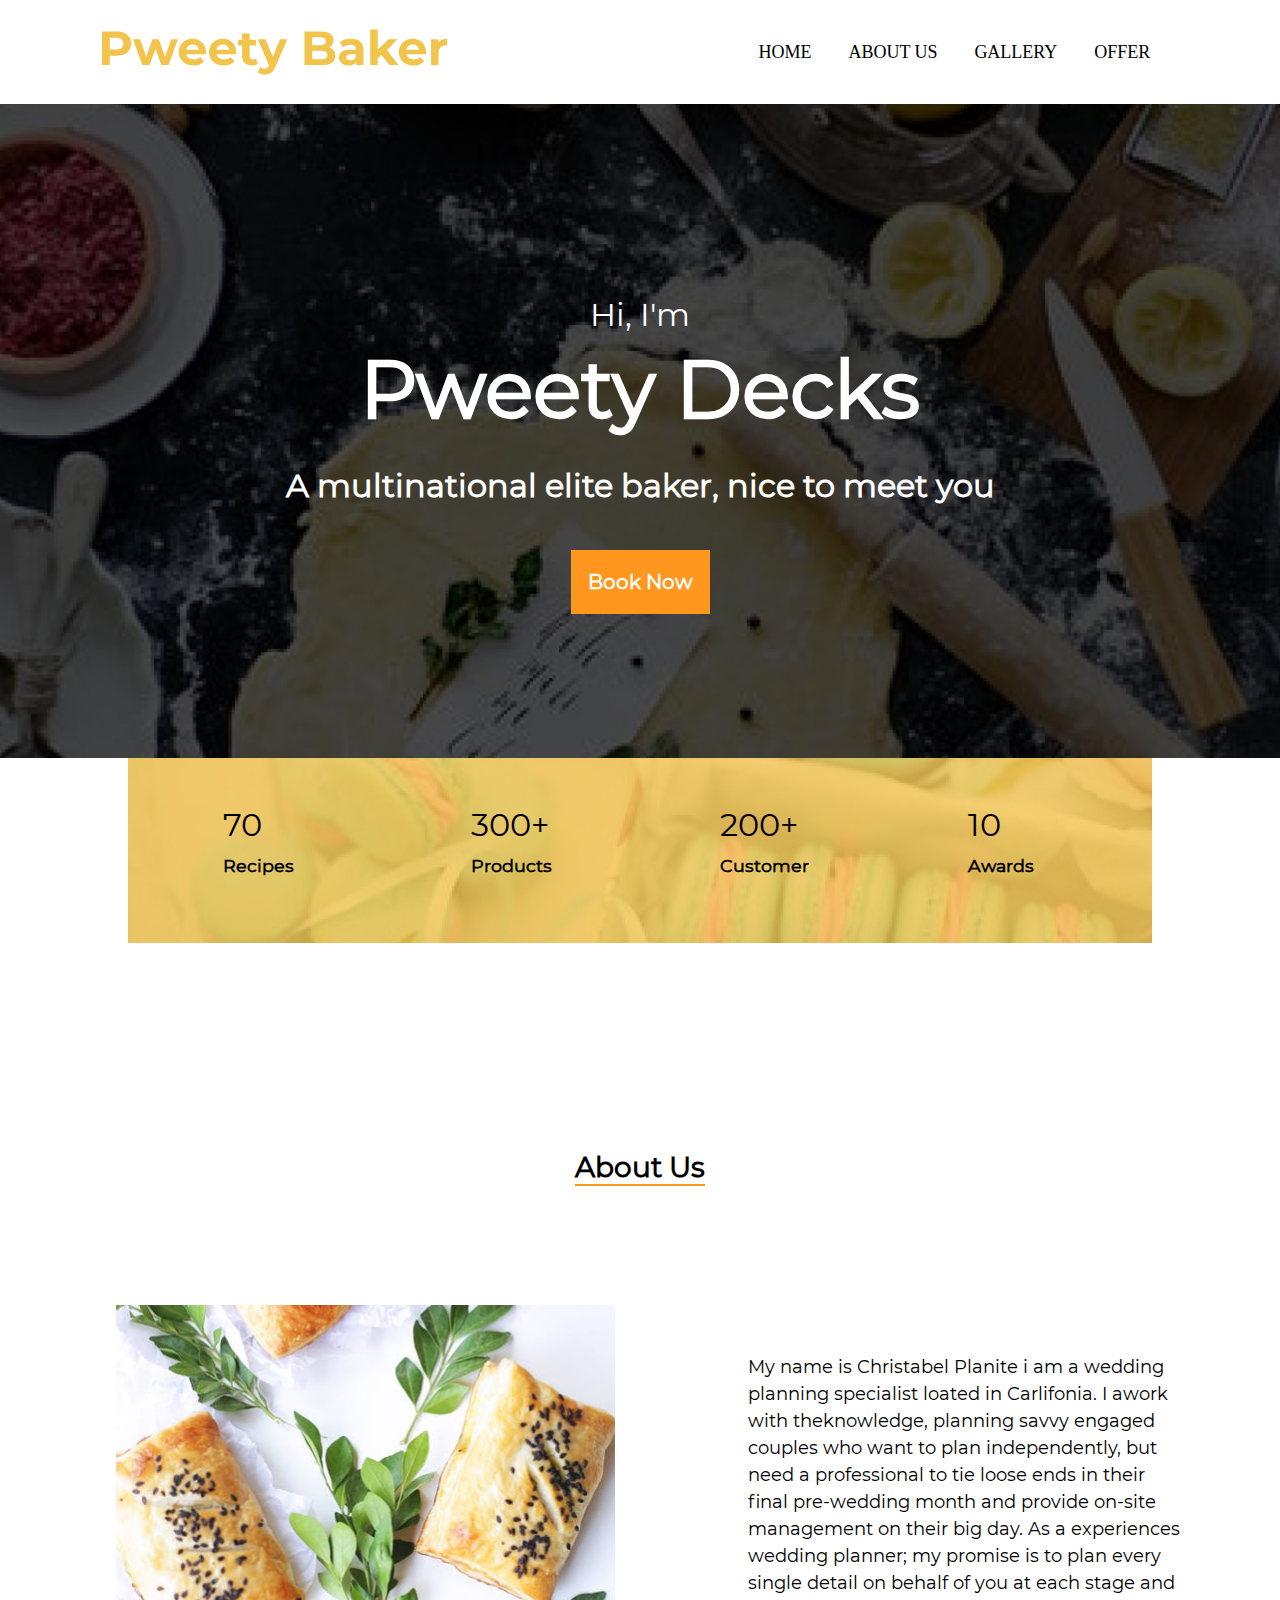
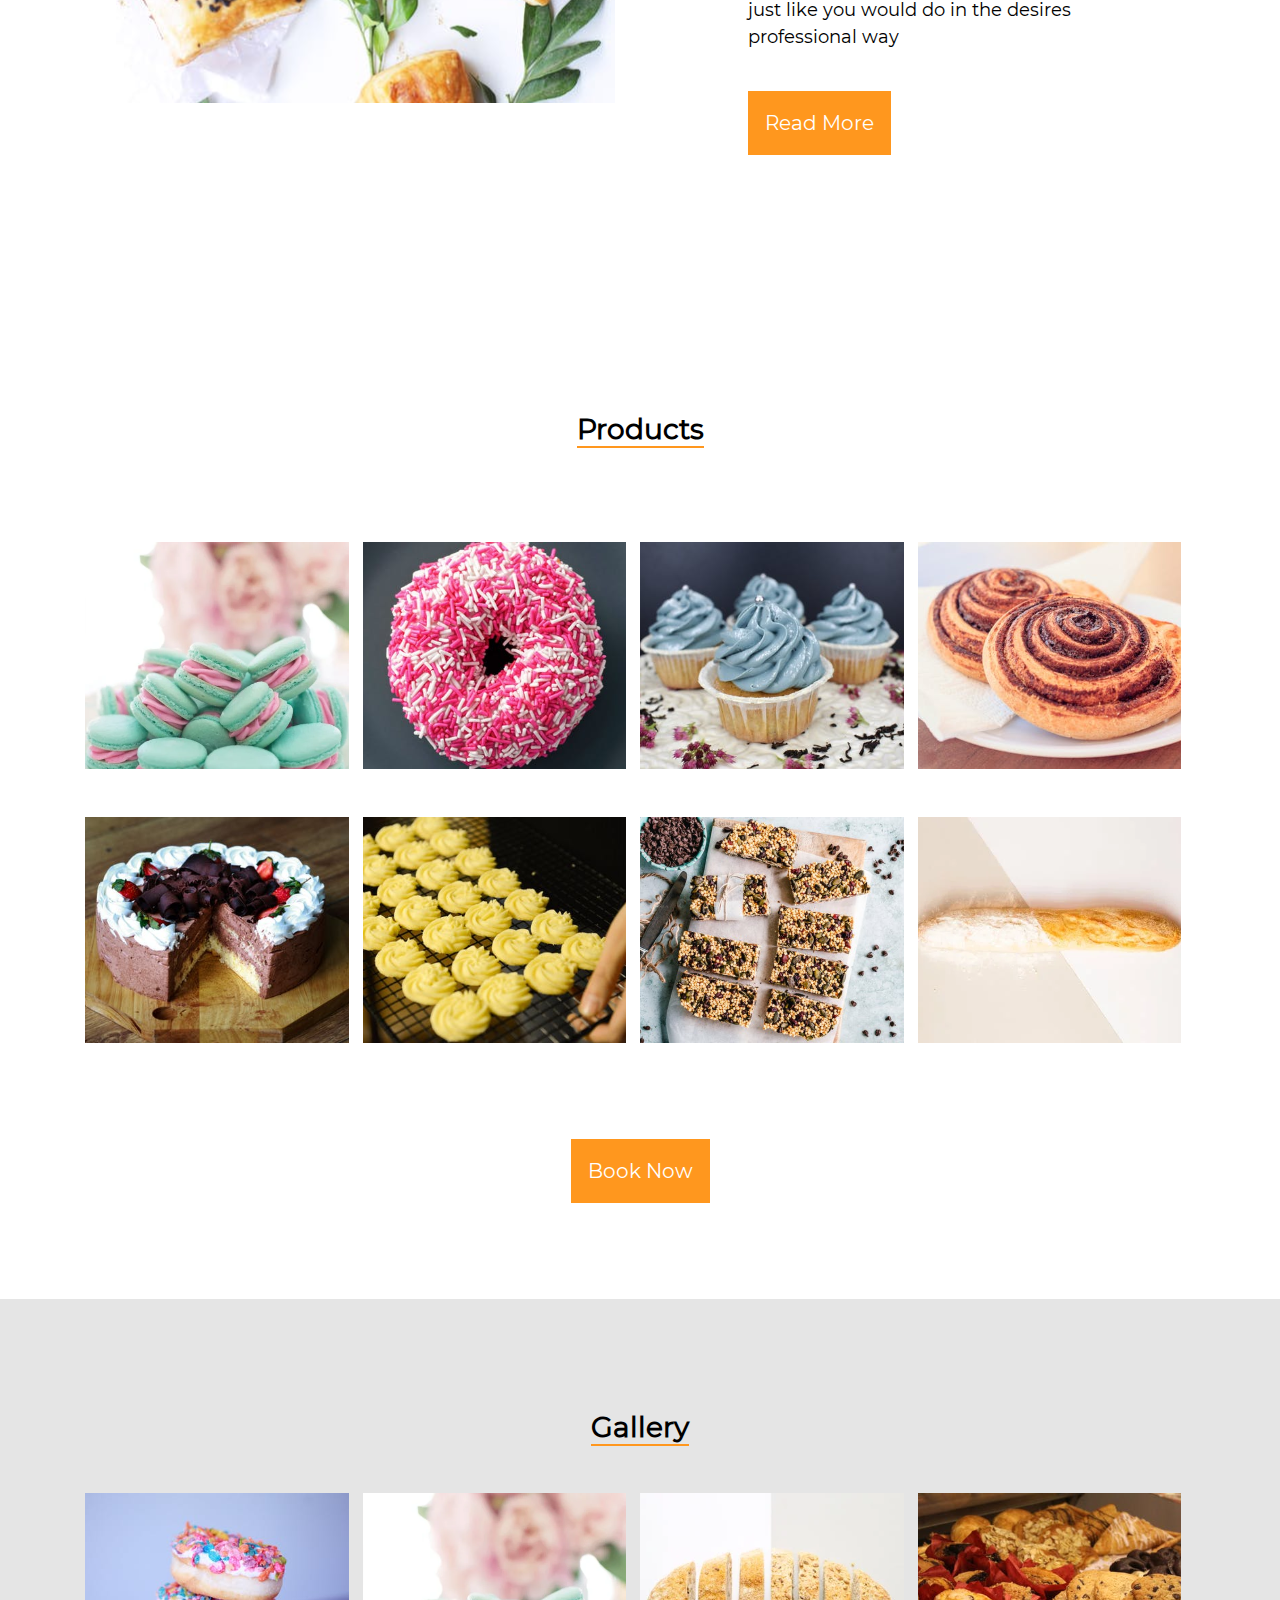
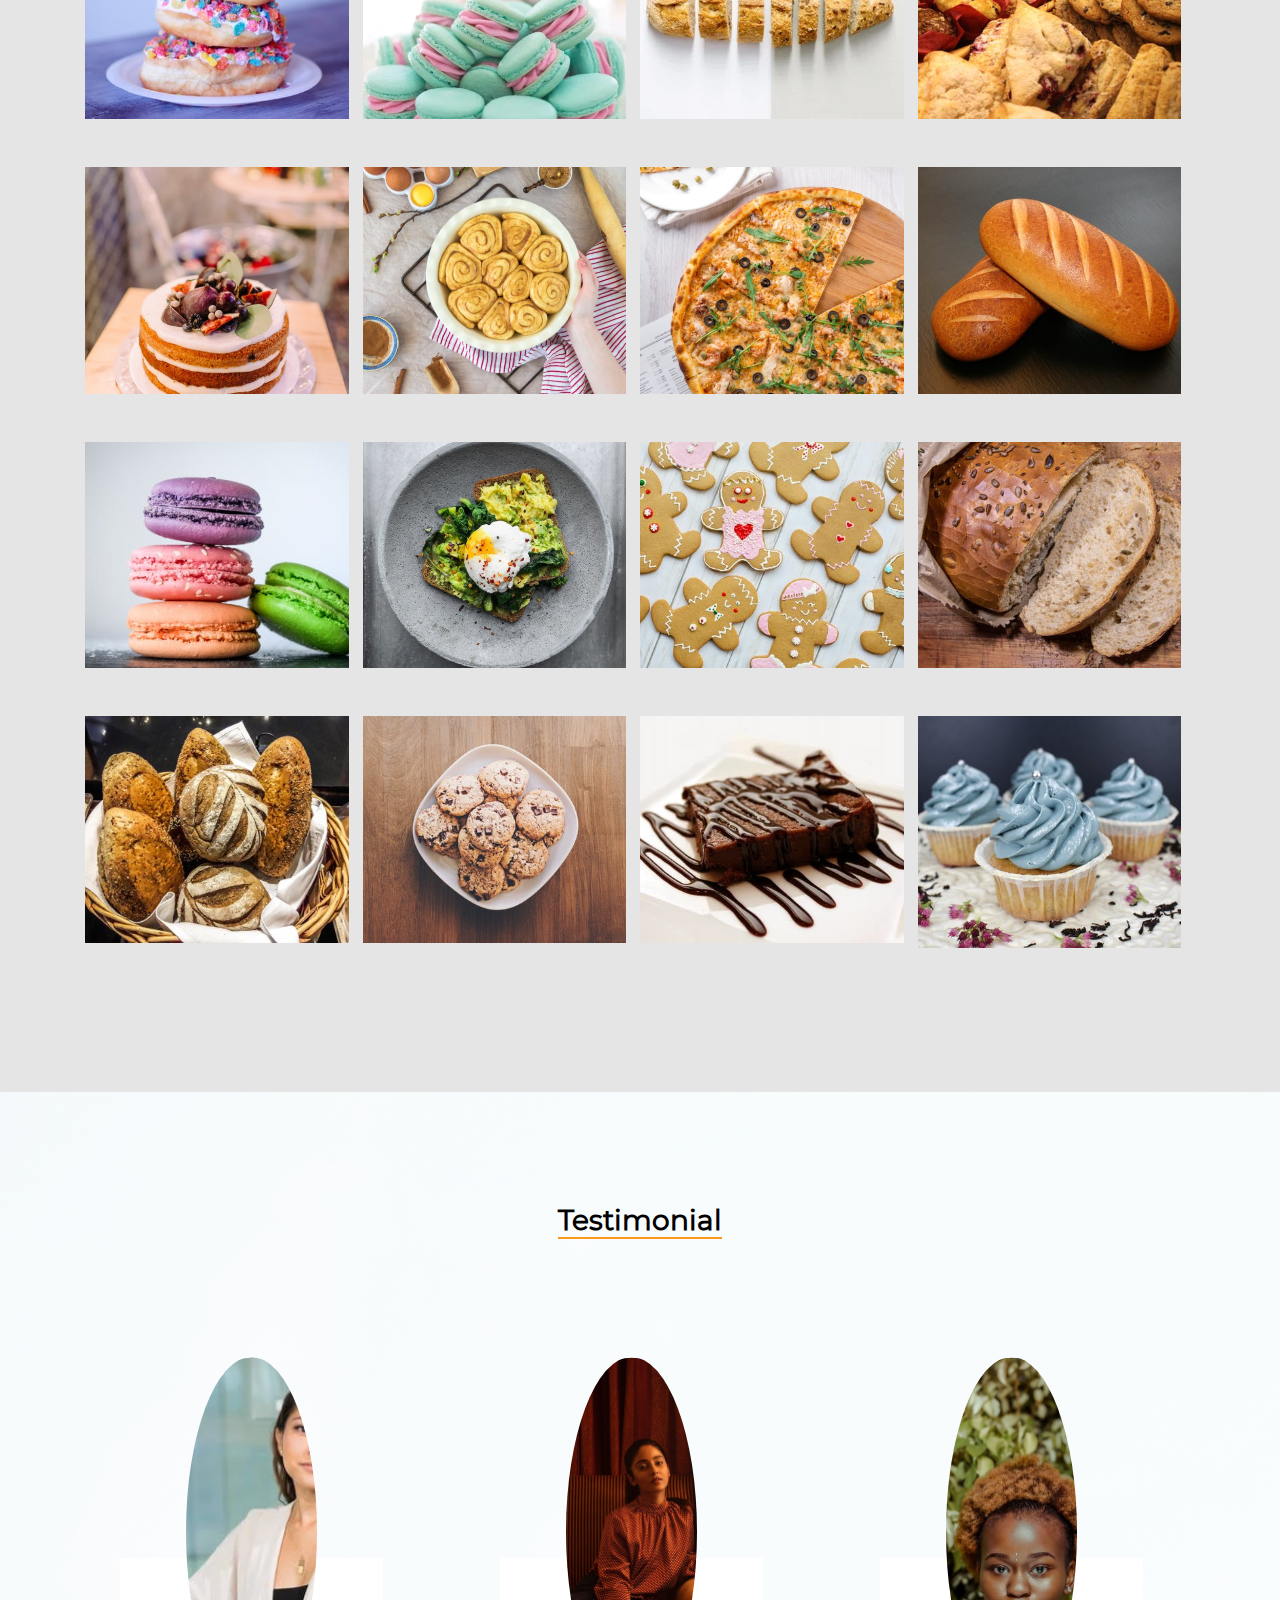
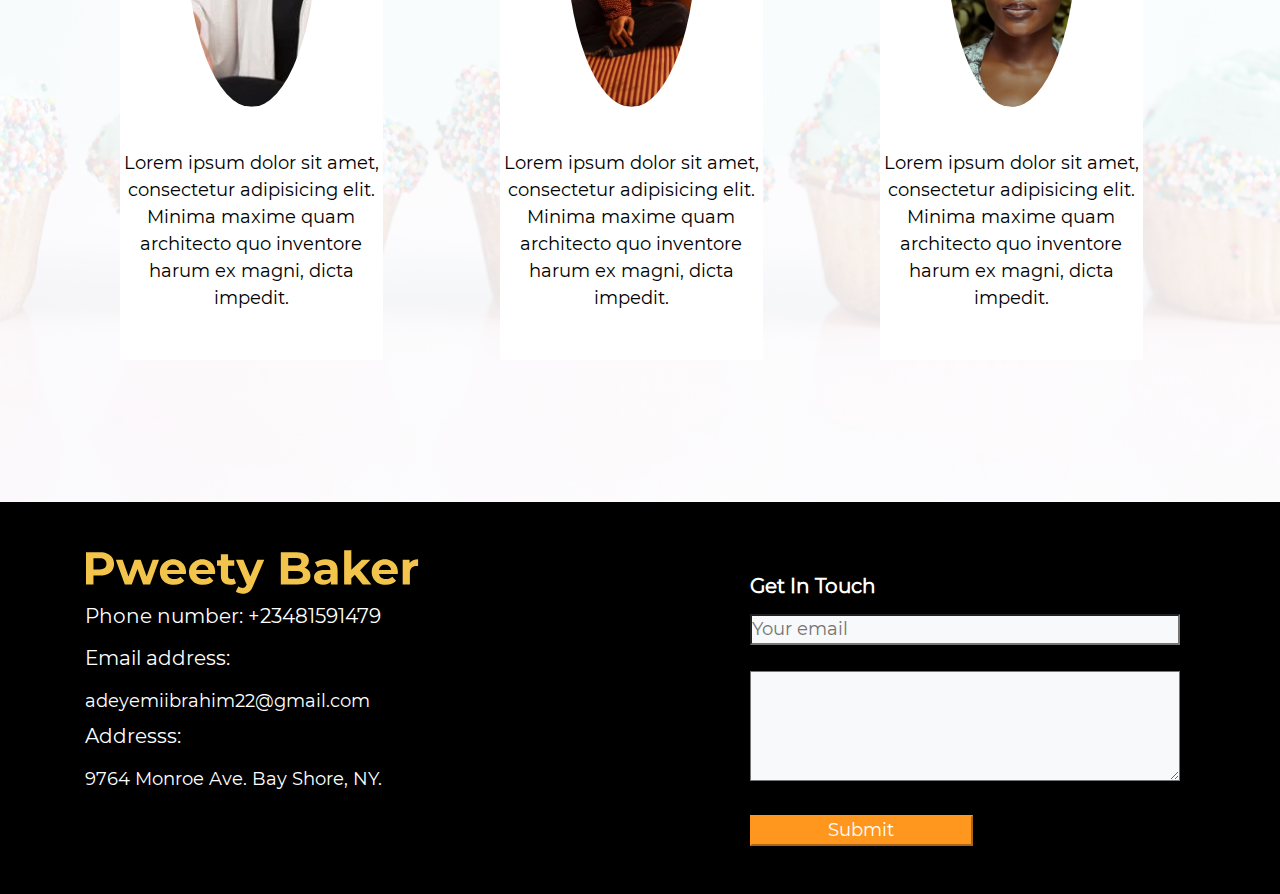
==== commit d3c05105: "little adjust" ====
--- a/index.html
+++ b/index.html
@@ -393,13 +393,13 @@
       
           <div class="formInput col-12 pl-0">
       
-            <input type="email" name="email" id="email" class="w-100" placeholder="Your email">
+            <input type="email" name="email" id="email" class="w-100 bg-light" placeholder="Your email">
             <p class="feedback"></p>
           </div>
       
           <div class="formInput col-12 pl-0">
       
-            <textarea name="message" id="message" rows="4" class="w-100" placeholder="Write a message">
+            <textarea name="message" id="message" rows="4" class="w-100 bg-light" placeholder="Write a message">
                       </textarea>
             <p class="feedback"></p>
           </div>
